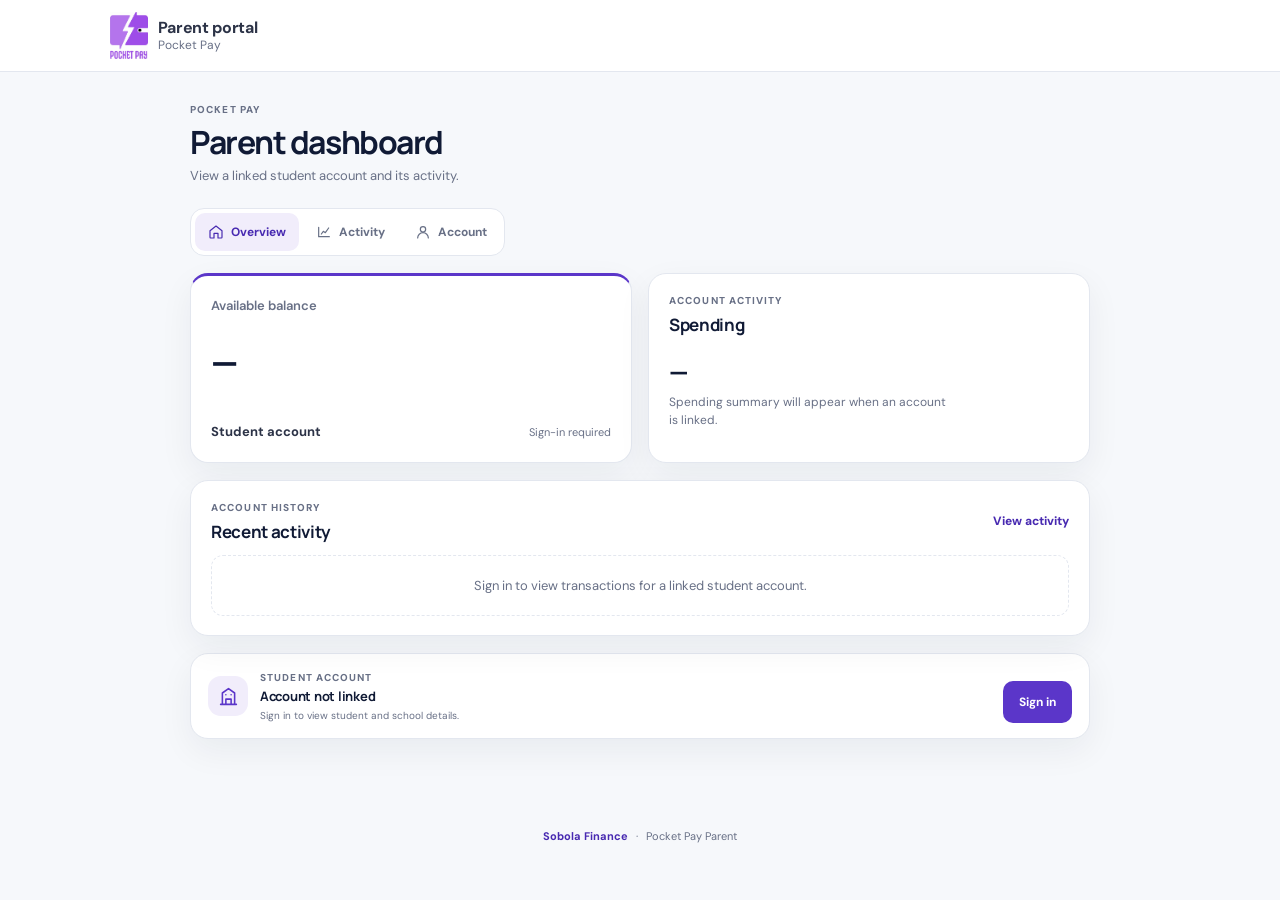
==== parent-app/index.html @ e46d113d "Add Pocket Pay parent app shell Co-authored-by: Copilot <223556219+Copilot@users.noreply.github.com>" ====
<!doctype html>
<html lang="en">
  <head>
    <meta charset="utf-8" />
    <meta name="viewport" content="width=device-width, initial-scale=1, viewport-fit=cover" />
    <meta name="theme-color" content="#ffffff" />
    <meta name="description" content="Pocket Pay parent portal for viewing linked student balances and account activity." />
    <meta name="apple-mobile-web-app-capable" content="yes" />
    <meta name="apple-mobile-web-app-status-bar-style" content="default" />
    <meta name="apple-mobile-web-app-title" content="Pocket Pay" />
    <link rel="manifest" href="./manifest.webmanifest" />
    <link rel="icon" href="./icon-192.png" type="image/png" />
    <link rel="apple-touch-icon" href="./icon-180.png" />
    <link rel="stylesheet" href="./styles.css" />
    <title>Pocket Pay Parent | Sobola Finance</title>
    <script defer src="./app.js"></script>
  </head>
  <body>
    <a class="skip-link" href="#main">Skip to content</a>
    <header class="topbar">
      <a class="brand" href="./" aria-label="Pocket Pay Parent home">
        <img src="./pocket-pay-logo.png" alt="Pocket Pay" width="38" height="48" />
        <span><strong>Parent portal</strong><small>Pocket Pay</small></span>
      </a>
      <button class="install-button" id="install-button" type="button" hidden>
        <svg viewBox="0 0 24 24" aria-hidden="true"><path d="M12 3v12m0 0 4-4m-4 4-4-4M5 17v3h14v-3" /></svg>
        <span>Install app</span>
      </button>
    </header>

    <main id="main">
      <section class="welcome-row" aria-labelledby="welcome-title">
        <div>
          <p class="eyebrow">POCKET PAY</p>
          <h1 id="welcome-title">Parent dashboard</h1>
          <p class="welcome-copy">View a linked student account and its activity.</p>
        </div>
      </section>

      <nav class="tabs" aria-label="Parent app sections">
        <button class="tab is-active" type="button" data-view-target="overview" aria-pressed="true">
          <svg viewBox="0 0 24 24" aria-hidden="true"><path d="m3 10 9-7 9 7v10a1 1 0 0 1-1 1h-5v-7H9v7H4a1 1 0 0 1-1-1z" /></svg>
          Overview
        </button>
        <button class="tab" type="button" data-view-target="activity" aria-pressed="false">
          <svg viewBox="0 0 24 24" aria-hidden="true"><path d="M4 19V5m0 14h16M8 15l3-4 3 2 5-7" /></svg>
          Activity
        </button>
        <button class="tab" type="button" data-view-target="account" aria-pressed="false">
          <svg viewBox="0 0 24 24" aria-hidden="true"><circle cx="12" cy="8" r="4" /><path d="M4 21a8 8 0 0 1 16 0" /></svg>
          Account
        </button>
      </nav>

      <section class="app-view" id="overview" aria-label="Account overview">
        <div class="overview-grid">
          <article class="balance-card">
            <div class="card-topline">
              <span class="card-label">Available balance</span>
            </div>
            <p class="balance-amount" data-balance>—</p>
            <div class="balance-footer">
              <span class="student-chip">Student account</span>
              <span class="balance-caption">Sign-in required</span>
            </div>
          </article>

          <article class="spending-card">
            <div class="section-heading">
              <div><p class="eyebrow">ACCOUNT ACTIVITY</p><h2>Spending</h2></div>
            </div>
            <p class="spending-amount" data-spending>—</p>
            <p class="supporting-copy">Spending summary will appear when an account is linked.</p>
          </article>
        </div>

        <article class="panel activity-panel">
          <div class="panel-heading">
            <div><p class="eyebrow">ACCOUNT HISTORY</p><h2>Recent activity</h2></div>
            <button class="text-button" type="button" data-open-view="activity">View activity</button>
          </div>
          <p class="empty-state">Sign in to view transactions for a linked student account.</p>
        </article>

        <article class="school-card">
          <span class="school-icon" aria-hidden="true">
            <svg viewBox="0 0 24 24"><path d="M3 21h18M5 21V8l7-5 7 5v13M9 21v-6h6v6M9 10h.01M15 10h.01" /></svg>
          </span>
          <div><p class="eyebrow">STUDENT ACCOUNT</p><h2>Account not linked</h2><p>Sign in to view student and school details.</p></div>
          <a class="account-signin" href="https://sobola.org/portal">Sign in</a>
        </article>
      </section>

      <section class="app-view" id="activity" aria-label="Transaction activity" hidden>
        <div class="panel activity-panel full-activity">
          <div class="panel-heading">
            <div><p class="eyebrow">ACCOUNT HISTORY</p><h2>Activity</h2></div>
          </div>
          <p class="empty-state">Sign in to view transactions for a linked student account.</p>
        </div>
      </section>

      <section class="app-view" id="account" aria-label="Parent account" hidden>
        <article class="panel parent-card">
          <p class="eyebrow">PARENT ACCOUNT</p>
          <div class="parent-profile"><span class="parent-icon" aria-hidden="true"><svg viewBox="0 0 24 24"><circle cx="12" cy="8" r="4" /><path d="M4 21a8 8 0 0 1 16 0" /></svg></span><div><h2>Sign in to Pocket Pay</h2><p>Access linked student accounts and balances.</p></div></div>
          <div class="account-row"><span>Account status</span><strong>Not signed in</strong></div>
          <a class="account-signin" href="https://sobola.org/portal">Sign in to your account</a>
        </article>
        <a class="support-link" href="mailto:support@sobola.org">Contact Sobola support <svg viewBox="0 0 24 24" aria-hidden="true"><path d="M5 12h14m-6-6 6 6-6 6" /></svg></a>
      </section>

      <p class="app-message" id="app-message" role="status" aria-live="polite"></p>
    </main>

    <footer class="app-footer">
      <a href="../index.html">Sobola Finance</a><span>·</span><span>Pocket Pay Parent</span>
    </footer>
  </body>
</html>
---- parent-app/styles.css ----
@import url("https://fonts.googleapis.com/css2?family=DM+Sans:wght@400;500;600;700;800&family=Manrope:wght@500;600;700;800&display=swap");

:root {
  color-scheme: light;
  --ink: #2c3347;
  --navy: #101a35;
  --muted: #687086;
  --line: #e3e7ef;
  --surface: #fff;
  --canvas: #f6f8fb;
  --purple: #5b36c9;
  --purple-dark: #482ab1;
  --teal: #168d8d;
  --shadow: 0 12px 34px rgba(20, 29, 52, 0.06);
  font-family: "DM Sans", -apple-system, BlinkMacSystemFont, "Segoe UI", sans-serif;
  font-synthesis: none;
  text-rendering: optimizeLegibility;
}

* { box-sizing: border-box; }

body {
  min-width: 320px;
  min-height: 100vh;
  margin: 0;
  background: var(--canvas);
  color: var(--ink);
  font-size: 15px;
  line-height: 1.5;
}

button, select { font: inherit; }
button { color: inherit; }
a { color: inherit; text-decoration: none; }
svg { width: 20px; height: 20px; fill: none; stroke: currentColor; stroke-linecap: round; stroke-linejoin: round; stroke-width: 1.8; }
[hidden] { display: none !important; }
h1, h2 { color: var(--navy); font-family: "Manrope", -apple-system, BlinkMacSystemFont, "Segoe UI", sans-serif; }

.skip-link {
  position: absolute;
  z-index: 20;
  top: -60px;
  left: 16px;
  padding: 10px 14px;
  border-radius: 10px;
  background: var(--ink);
  color: #fff;
}
.skip-link:focus { top: 12px; }

.topbar {
  position: sticky;
  z-index: 5;
  top: 0;
  display: flex;
  min-height: 72px;
  align-items: center;
  justify-content: space-between;
  padding: 10px max(22px, calc((100vw - 1060px) / 2));
  border-bottom: 1px solid var(--line);
  background: rgba(255, 255, 255, 0.96);
  backdrop-filter: blur(12px);
}
.brand { display: inline-flex; align-items: center; gap: 10px; }
.brand img { display: block; width: auto; height: 48px; object-fit: contain; }
.brand span { display: grid; line-height: 1.25; }
.brand strong { font-size: 16px; letter-spacing: -0.02em; }
.brand small { color: var(--muted); font-size: 12px; }

.install-button {
  display: inline-flex;
  min-height: 42px;
  align-items: center;
  justify-content: center;
  gap: 8px;
  padding: 0 14px;
  border: 0;
  border-radius: 12px;
  background: var(--purple);
  color: var(--purple-dark);
  cursor: pointer;
  font-size: 13px;
  font-weight: 700;
}
.install-button { color: #fff; }
.install-button:hover { background: var(--purple-dark); }
.install-button svg { width: 17px; height: 17px; }

main { width: min(100% - 40px, 900px); margin: 30px auto 42px; }

.welcome-row { display: flex; align-items: end; justify-content: space-between; gap: 20px; margin: 0 0 22px; }
.eyebrow { margin: 0 0 6px; color: var(--muted); font-size: 10px; font-weight: 800; letter-spacing: 0.11em; }
h1, h2, p { margin-top: 0; }
h1 { margin-bottom: 5px; font-size: clamp(24px, 4vw, 32px); line-height: 1.2; letter-spacing: -0.045em; }
h2 { margin-bottom: 0; font-size: 17px; line-height: 1.3; letter-spacing: -0.02em; }
.welcome-copy, .supporting-copy { margin-bottom: 0; color: var(--muted); font-size: 13px; }

.tabs { display: flex; width: fit-content; gap: 4px; margin: 0 0 17px; padding: 4px; border: 1px solid var(--line); border-radius: 14px; background: #fff; }
.tab { display: flex; min-height: 38px; align-items: center; gap: 7px; padding: 0 13px; border: 0; border-radius: 10px; background: transparent; color: var(--muted); cursor: pointer; font-size: 12px; font-weight: 700; }
.tab svg { width: 16px; height: 16px; }
.tab.is-active { background: #f1edfb; color: var(--purple-dark); }
.tab:focus-visible, button:focus-visible, select:focus-visible, a:focus-visible { outline: 3px solid rgba(91, 54, 201, 0.4); outline-offset: 3px; }

.overview-grid { display: grid; grid-template-columns: 1fr 1fr; gap: 16px; }
.balance-card, .spending-card, .panel, .school-card { border: 1px solid var(--line); border-radius: 18px; background: var(--surface); box-shadow: var(--shadow); }
.balance-card { display: flex; min-height: 190px; flex-direction: column; justify-content: space-between; padding: 20px; border-top: 3px solid var(--purple); }
.card-topline, .balance-footer, .section-heading, .panel-heading { display: flex; align-items: center; justify-content: space-between; gap: 12px; }
.card-label { color: var(--muted); font-size: 13px; font-weight: 600; }
.balance-amount { margin: 4px 0 18px; color: var(--navy); font-family: "Manrope", sans-serif; font-size: clamp(27px, 4vw, 35px); font-weight: 800; letter-spacing: -0.045em; line-height: 1.2; }
.student-chip { display: inline-flex; align-items: center; gap: 8px; color: var(--ink); font-size: 13px; font-weight: 700; }
.balance-caption { color: var(--muted); font-size: 11px; }

.spending-card { min-height: 190px; padding: 19px 20px; }
.section-heading { align-items: start; }
.spending-amount { margin: 17px 0 3px; color: var(--navy); font-family: "Manrope", sans-serif; font-size: 25px; font-weight: 800; letter-spacing: -0.04em; }
.spending-card .supporting-copy { max-width: 280px; font-size: 12px; }

.panel { margin-top: 17px; padding: 19px 20px; }
.panel-heading { margin-bottom: 12px; }
.text-button { padding: 6px 0 6px 8px; border: 0; background: none; color: var(--purple-dark); cursor: pointer; font-size: 12px; font-weight: 800; white-space: nowrap; }
.school-card { display: flex; align-items: center; gap: 12px; margin-top: 17px; padding: 15px 17px; }
.school-icon { display: grid; width: 40px; height: 40px; min-width: 40px; place-items: center; border-radius: 13px; background: #f1edfb; color: var(--purple); }
.school-icon svg { width: 21px; height: 21px; }
.school-card > div { min-width: 0; flex: 1; }
.school-card .eyebrow { margin-bottom: 3px; }
.school-card h2 { overflow: hidden; text-overflow: ellipsis; white-space: nowrap; font-size: 13px; }
.school-card > div > p:last-child { margin: 3px 0 0; color: var(--muted); font-size: 10px; }

.full-activity { margin-top: 0; }
.empty-state { margin: 0; padding: 20px 14px; border: 1px dashed var(--line); border-radius: 12px; color: var(--muted); font-size: 13px; text-align: center; }
.parent-card { margin-top: 0; }
.parent-profile { display: flex; align-items: center; gap: 12px; padding: 17px 0 19px; }
.parent-icon { display: grid; width: 44px; height: 44px; place-items: center; border-radius: 12px; background: #f1edfb; color: var(--purple); }
.parent-icon svg { width: 22px; height: 22px; }
.parent-profile h2 { font-size: 16px; }
.parent-profile p { margin: 3px 0 0; color: var(--muted); font-size: 12px; }
.account-row { display: flex; justify-content: space-between; gap: 12px; padding: 13px 0; border-top: 1px solid var(--line); font-size: 12px; }
.account-row span { color: var(--muted); }
.account-row strong { text-align: right; }
.account-signin { display: inline-flex; min-height: 42px; align-items: center; justify-content: center; margin-top: 12px; padding: 0 16px; border-radius: 10px; background: var(--purple); color: #fff; font-size: 12px; font-weight: 700; }
.account-signin:hover { background: var(--purple-dark); }
.support-link { display: inline-flex; gap: 6px; margin: 14px 0; color: var(--purple-dark); font-size: 12px; font-weight: 700; }
.app-message { min-height: 20px; margin: 12px 0 0; color: var(--muted); font-size: 12px; }
.app-footer { display: flex; justify-content: center; gap: 8px; padding: 15px 18px max(18px, env(safe-area-inset-bottom)); color: var(--muted); font-size: 11px; }
.app-footer a { color: var(--purple-dark); font-weight: 700; }
.visually-hidden { position: absolute; width: 1px; height: 1px; padding: 0; overflow: hidden; clip: rect(0, 0, 0, 0); white-space: nowrap; clip-path: inset(50%); }

@media (max-width: 620px) {
  .topbar { min-height: 64px; padding: 8px 18px; }
  main { width: min(100% - 30px, 440px); margin-top: 19px; }
  .welcome-row { align-items: flex-start; flex-direction: column; gap: 14px; margin-bottom: 17px; }
  .tabs { display: grid; width: 100%; grid-template-columns: repeat(3, 1fr); margin-bottom: 13px; }
  .tab { justify-content: center; padding: 0 5px; }
  .overview-grid { grid-template-columns: 1fr; gap: 12px; }
  .balance-card { min-height: 178px; }
  .spending-card { min-height: 150px; }
  .panel { margin-top: 12px; padding: 16px; }
  .school-card { margin-top: 12px; padding: 13px; }
  .full-activity { margin-top: 0; }
}

@media (prefers-reduced-motion: no-preference) {
  .panel, .balance-card, .spending-card { animation: appear 280ms ease-out both; }
  @keyframes appear { from { opacity: 0; transform: translateY(5px); } to { opacity: 1; transform: translateY(0); } }
}
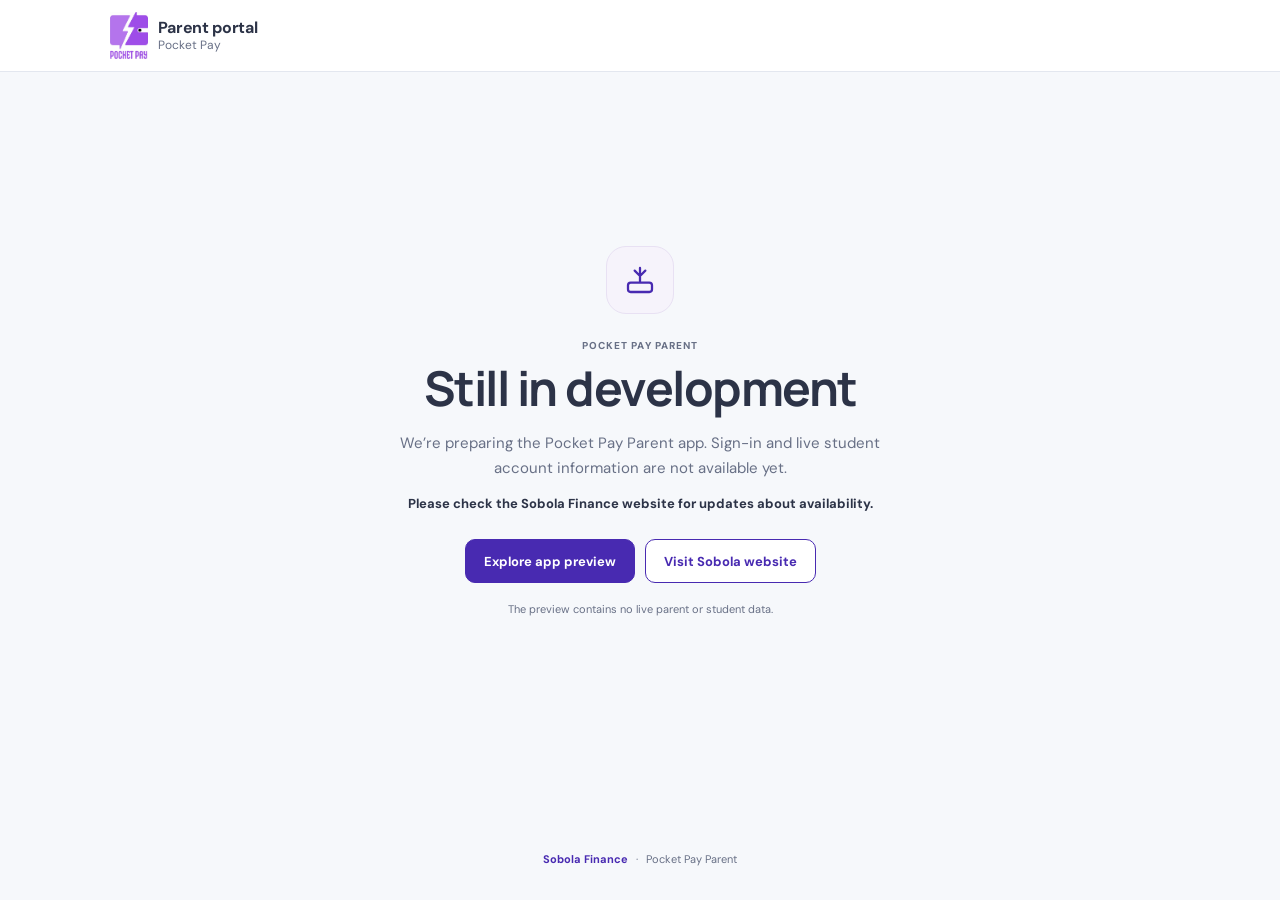
==== commit 3ca5c1c3: "Add parent app development cover Co-authored-by: Copilot <223556219+Copilot@users.noreply.github.com" ====
--- a/parent-app/index.html
+++ b/parent-app/index.html
@@ -4,7 +4,7 @@
     <meta charset="utf-8" />
     <meta name="viewport" content="width=device-width, initial-scale=1, viewport-fit=cover" />
     <meta name="theme-color" content="#ffffff" />
-    <meta name="description" content="Pocket Pay parent portal for viewing linked student balances and account activity." />
+    <meta name="description" content="Pocket Pay Parent is in development. Preview the app shell and check Sobola Finance for launch updates." />
     <meta name="apple-mobile-web-app-capable" content="yes" />
     <meta name="apple-mobile-web-app-status-bar-style" content="default" />
     <meta name="apple-mobile-web-app-title" content="Pocket Pay" />
@@ -29,12 +29,32 @@
     </header>
 
     <main id="main">
+      <section class="launch-screen" id="launch-screen" aria-labelledby="launch-title">
+        <div class="launch-mark" aria-hidden="true">
+          <svg viewBox="0 0 24 24"><path d="M12 3v6m0 0 4-4m-4 4L8 5m4 4v4m-7 8h14a2 2 0 0 0 2-2v-3a2 2 0 0 0-2-2H5a2 2 0 0 0-2 2v3a2 2 0 0 0 2 2Z" /></svg>
+        </div>
+        <p class="eyebrow">POCKET PAY PARENT</p>
+        <h1 id="launch-title">Still in development</h1>
+        <p class="launch-copy">We’re preparing the Pocket Pay Parent app. Sign-in and live student account information are not available yet.</p>
+        <p class="launch-note">Please check the Sobola Finance website for updates about availability.</p>
+        <div class="launch-actions">
+          <button class="primary-button" id="preview-button" type="button">Explore app preview</button>
+          <a class="secondary-button" href="../index.html">Visit Sobola website</a>
+        </div>
+        <p class="preview-disclaimer">The preview contains no live parent or student data.</p>
+      </section>
+
+      <div id="preview-app" hidden>
       <section class="welcome-row" aria-labelledby="welcome-title">
         <div>
           <p class="eyebrow">POCKET PAY</p>
           <h1 id="welcome-title">Parent dashboard</h1>
           <p class="welcome-copy">View a linked student account and its activity.</p>
         </div>
+        <button class="back-home" id="exit-preview" type="button">
+          <svg viewBox="0 0 24 24" aria-hidden="true"><path d="M19 12H5m7 7-7-7 7-7" /></svg>
+          Back to welcome
+        </button>
       </section>
 
       <nav class="tabs" aria-label="Parent app sections">
@@ -95,6 +115,10 @@
         <div class="panel activity-panel full-activity">
           <div class="panel-heading">
             <div><p class="eyebrow">ACCOUNT HISTORY</p><h2>Activity</h2></div>
+            <button class="back-home" type="button" data-open-view="overview">
+              <svg viewBox="0 0 24 24" aria-hidden="true"><path d="M19 12H5m7 7-7-7 7-7" /></svg>
+              Back to home
+            </button>
           </div>
           <p class="empty-state">Sign in to view transactions for a linked student account.</p>
         </div>
@@ -102,13 +126,20 @@
 
       <section class="app-view" id="account" aria-label="Parent account" hidden>
         <article class="panel parent-card">
-          <p class="eyebrow">PARENT ACCOUNT</p>
+          <div class="panel-heading">
+            <p class="eyebrow">PARENT ACCOUNT</p>
+            <button class="back-home" type="button" data-open-view="overview">
+              <svg viewBox="0 0 24 24" aria-hidden="true"><path d="M19 12H5m7 7-7-7 7-7" /></svg>
+              Back to home
+            </button>
+          </div>
           <div class="parent-profile"><span class="parent-icon" aria-hidden="true"><svg viewBox="0 0 24 24"><circle cx="12" cy="8" r="4" /><path d="M4 21a8 8 0 0 1 16 0" /></svg></span><div><h2>Sign in to Pocket Pay</h2><p>Access linked student accounts and balances.</p></div></div>
           <div class="account-row"><span>Account status</span><strong>Not signed in</strong></div>
           <a class="account-signin" href="https://sobola.org/portal">Sign in to your account</a>
         </article>
         <a class="support-link" href="mailto:support@sobola.org">Contact Sobola support <svg viewBox="0 0 24 24" aria-hidden="true"><path d="M5 12h14m-6-6 6 6-6 6" /></svg></a>
       </section>
+      </div>
 
       <p class="app-message" id="app-message" role="status" aria-live="polite"></p>
     </main>
--- a/parent-app/styles.css
+++ b/parent-app/styles.css
@@ -118,6 +118,23 @@
 .panel { margin-top: 17px; padding: 19px 20px; }
 .panel-heading { margin-bottom: 12px; }
 .text-button { padding: 6px 0 6px 8px; border: 0; background: none; color: var(--purple-dark); cursor: pointer; font-size: 12px; font-weight: 800; white-space: nowrap; }
+.back-home { display: inline-flex; min-height: 36px; align-items: center; gap: 6px; padding: 0 10px; border: 1px solid var(--line); border-radius: 9px; background: #fff; color: var(--purple-dark); cursor: pointer; font-size: 11px; font-weight: 700; white-space: nowrap; }
+.back-home svg { width: 15px; height: 15px; }
+.back-home:hover { background: #f1edfb; }
+.launch-screen { display: flex; min-height: min(660px, calc(100svh - 160px)); flex-direction: column; align-items: center; justify-content: center; padding: 48px 24px; text-align: center; }
+.launch-mark { display: grid; width: 68px; height: 68px; place-items: center; margin-bottom: 24px; border: 1px solid #e8e1f3; border-radius: 20px; background: #f6f3fb; color: var(--purple-dark); }
+.launch-mark svg { width: 32px; height: 32px; fill: none; stroke: currentColor; stroke-linecap: round; stroke-linejoin: round; stroke-width: 1.7; }
+.launch-screen .eyebrow { margin-bottom: 9px; }
+.launch-screen h1 { max-width: 580px; margin: 0; color: var(--ink); font-size: clamp(32px, 6vw, 48px); letter-spacing: -1.5px; line-height: 1.08; }
+.launch-copy { max-width: 490px; margin: 17px 0 0; color: var(--muted); font-size: 15px; line-height: 1.7; }
+.launch-note { margin: 12px 0 0; color: var(--ink); font-size: 13px; font-weight: 700; }
+.launch-actions { display: flex; flex-wrap: wrap; justify-content: center; gap: 10px; margin-top: 26px; }
+.primary-button, .secondary-button { display: inline-flex; min-height: 44px; align-items: center; justify-content: center; padding: 0 18px; border: 1px solid var(--purple-dark); border-radius: 10px; font: inherit; font-size: 13px; font-weight: 700; text-decoration: none; cursor: pointer; }
+.primary-button { background: var(--purple-dark); color: #fff; }
+.primary-button:hover { filter: brightness(1.08); }
+.secondary-button { background: #fff; color: var(--purple-dark); }
+.secondary-button:hover { background: #f6f3fb; }
+.preview-disclaimer { margin: 18px 0 0; color: var(--muted); font-size: 11px; }
 .school-card { display: flex; align-items: center; gap: 12px; margin-top: 17px; padding: 15px 17px; }
 .school-icon { display: grid; width: 40px; height: 40px; min-width: 40px; place-items: center; border-radius: 13px; background: #f1edfb; color: var(--purple); }
 .school-icon svg { width: 21px; height: 21px; }
@@ -141,6 +158,8 @@
 .account-signin:hover { background: var(--purple-dark); }
 .support-link { display: inline-flex; gap: 6px; margin: 14px 0; color: var(--purple-dark); font-size: 12px; font-weight: 700; }
 .app-message { min-height: 20px; margin: 12px 0 0; color: var(--muted); font-size: 12px; }
+.app-message[data-state="error"] { color: #a52e38; }
+.app-message[data-state="success"] { color: #26734d; }
 .app-footer { display: flex; justify-content: center; gap: 8px; padding: 15px 18px max(18px, env(safe-area-inset-bottom)); color: var(--muted); font-size: 11px; }
 .app-footer a { color: var(--purple-dark); font-weight: 700; }
 .visually-hidden { position: absolute; width: 1px; height: 1px; padding: 0; overflow: hidden; clip: rect(0, 0, 0, 0); white-space: nowrap; clip-path: inset(50%); }
@@ -155,6 +174,13 @@
   .balance-card { min-height: 178px; }
   .spending-card { min-height: 150px; }
   .panel { margin-top: 12px; padding: 16px; }
+  .panel-heading { align-items: flex-start; }
+  .back-home { gap: 4px; padding: 0 7px; font-size: 10px; }
+  .launch-screen { min-height: min(620px, calc(100svh - 140px)); padding: 32px 18px; }
+  .launch-screen h1 { letter-spacing: -1px; }
+  .launch-copy { font-size: 14px; }
+  .launch-actions { width: 100%; }
+  .launch-actions a, .launch-actions button { width: 100%; }
   .school-card { margin-top: 12px; padding: 13px; }
   .full-activity { margin-top: 0; }
 }
